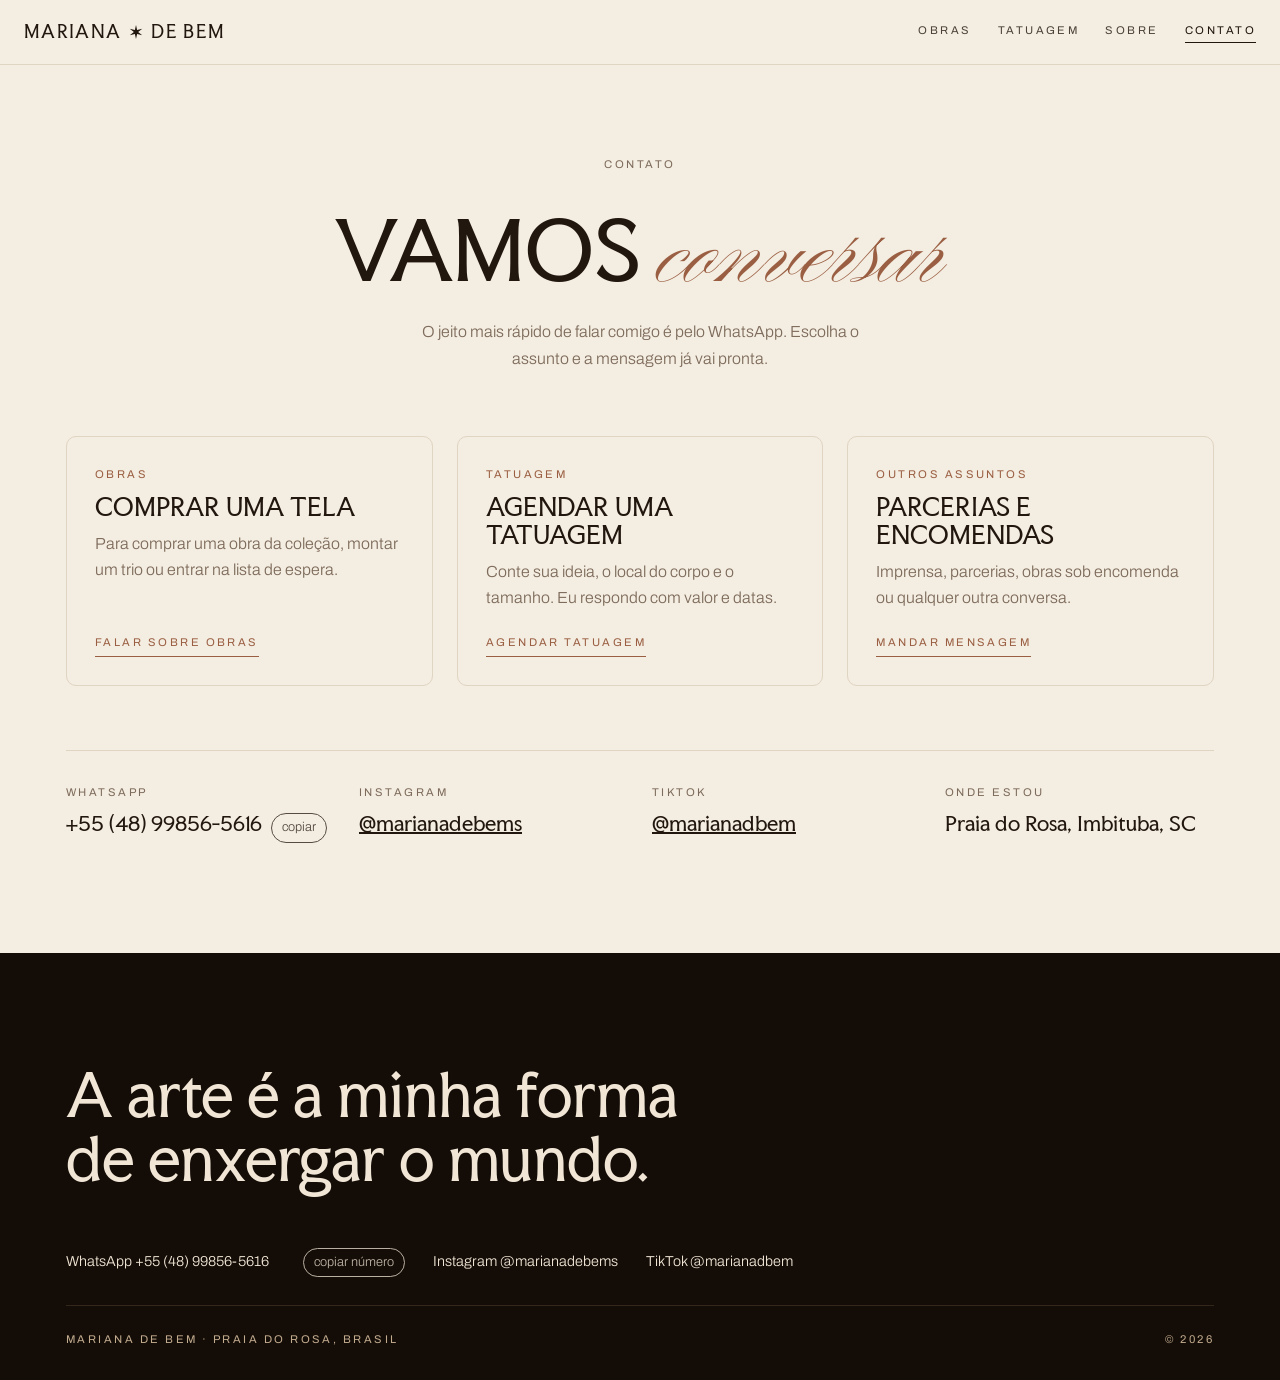
==== contato.html @ dd3c000d "Publica o site de Mariana de Bem Páginas Início, Obras, Tatuagem, Sobre e Contato da coleção La Vie " ====
<!doctype html>
<html lang="pt-BR">
<head>
<meta charset="utf-8">
<meta name="viewport" content="width=device-width, initial-scale=1, viewport-fit=cover">
<title>Contato · Mariana de Bem</title>
<meta name="description" content="Fale com Mariana de Bem pelo WhatsApp ou Instagram.">
<link rel="preconnect" href="https://fonts.googleapis.com">
<link rel="preconnect" href="https://fonts.gstatic.com" crossorigin>
<link rel="stylesheet" href="https://fonts.googleapis.com/css2?family=Faculty+Glyphic&family=Ballet:opsz@16..72&family=Archivo:wght@300;400;500&display=swap">
<link rel="stylesheet" href="estilo.css">
</head>
<body>

<header class="topo solido" id="topo">
  <div class="wrap">
    <a class="marca" href="index.html">Mariana <svg viewBox="0 0 20 20" aria-hidden="true"><path fill="currentColor" d="M10 0l1.6 7.2L19 5.5l-6 4.5 6 4.5-7.4-1.7L10 20l-1.6-7.2L1 14.5 7 10 1 5.5l7.4 1.7z"/></svg> de Bem</a>
    <nav class="menu caps" aria-label="Páginas">
      <a href="obras.html">Obras</a>
      <a href="tatuagem.html">Tatuagem</a>
      <a href="sobre.html">Sobre</a>
      <a href="contato.html" aria-current="page">Contato</a>
    </nav>
  </div>
</header>

<main>
  <section class="cab-pagina">
    <div class="wrap">
      <span class="caps">Contato</span>
      <h1>Vamos <span class="script">conversar</span></h1>
      <p>O jeito mais rápido de falar comigo é pelo WhatsApp. Escolha o assunto e a mensagem já vai pronta.</p>
    </div>
  </section>

  <section class="contato">
    <div class="wrap">
      <div class="canais">
        <div class="canal">
          <span class="caps">Obras</span>
          <h2>Comprar uma tela</h2>
          <p>Para comprar uma obra da coleção, montar um trio ou entrar na lista de espera.</p>
          <a class="link caps" data-whats="obra" href="#">Falar sobre obras</a>
        </div>
        <div class="canal">
          <span class="caps">Tatuagem</span>
          <h2>Agendar uma tatuagem</h2>
          <p>Conte sua ideia, o local do corpo e o tamanho. Eu respondo com valor e datas.</p>
          <a class="link caps" data-whats="tatuagem" href="#">Agendar tatuagem</a>
        </div>
        <div class="canal">
          <span class="caps">Outros assuntos</span>
          <h2>Parcerias e encomendas</h2>
          <p>Imprensa, parcerias, obras sob encomenda ou qualquer outra conversa.</p>
          <a class="link caps" data-whats="outro" href="#">Mandar mensagem</a>
        </div>
      </div>

      <div class="dados">
        <div>
          <span class="caps">WhatsApp</span>
          <span class="valor" data-numero></span>
          <button class="copiar" data-copiar type="button">copiar</button>
        </div>
        <div>
          <span class="caps">Instagram</span>
          <a class="valor" href="https://www.instagram.com/marianadebems/" target="_blank" rel="noopener">@marianadebems</a>
        </div>
        <div>
          <span class="caps">TikTok</span>
          <a class="valor" href="https://www.tiktok.com/@marianadbem" target="_blank" rel="noopener">@marianadbem</a>
        </div>
        <div>
          <span class="caps">Onde estou</span>
          <span class="valor">Praia do Rosa, Imbituba, SC</span>
        </div>
      </div>
    </div>
  </section>
</main>

<footer>
  <div class="wrap">
    <p class="frase">A arte é a minha forma de enxergar o mundo.</p>
    <div class="links">
      <a data-whats="ola" href="#">WhatsApp <span data-numero></span></a>
      <button class="copiar" data-copiar type="button">copiar número</button>
      <a href="https://www.instagram.com/marianadebems/" target="_blank" rel="noopener">Instagram @marianadebems</a>
      <a href="https://www.tiktok.com/@marianadbem" target="_blank" rel="noopener">TikTok @marianadbem</a>
    </div>
    <div class="base caps"><span>Mariana de Bem · Praia do Rosa, Brasil</span><span>© 2026</span></div>
  </div>
</footer>

<script src="comum.js"></script>
</body>
</html>
---- estilo.css ----
/* Mariana de Bem — estilos comuns a todas as páginas.
   Layout: editorial de artista. Abertura em foto cheia com letreiro caligráfico, seções creme,
   "sobre" e rodapé em marrom escuro. Caligrafia: Ballet (Google Fonts, licença OFL, uso comercial liberado). */
:root {
  --creme: #f4ede1;      /* fundo das seções claras */
  --tinta: #22170f;      /* texto sobre o creme */
  --nevoa: #7d6b5b;      /* texto secundário */
  --argila: #9a5f43;     /* acento terroso */
  --mar: #3f6f6c;        /* "disponível" */
  --linha: #e0d4c2;
  --cartao: #ebe2d3;
  --escuro: #140d07;     /* seções escuras */
  --escuro-texto: #f1e6d6;
  --escuro-nevoa: #c2ab8f;
  --escuro-linha: #33261b;
  --display: "Faculty Glyphic", "Georgia", serif;
  --script: "Ballet", "Snell Roundhand", cursive;
  --texto: "Archivo", "Helvetica Neue", Arial, sans-serif;
}
@media (prefers-color-scheme: dark) {
  :root:not([data-theme="light"]) {
    --creme: #1b130c; --tinta: #f1e6d6; --nevoa: #b9a48c; --argila: #d49a78; --mar: #7fb3ae;
    --linha: #34271c; --cartao: #261b12; --escuro: #0d0804; --escuro-linha: #2a1f15; color-scheme: dark;
  }
}
:root[data-theme="dark"] {
  --creme: #1b130c; --tinta: #f1e6d6; --nevoa: #b9a48c; --argila: #d49a78; --mar: #7fb3ae;
  --linha: #34271c; --cartao: #261b12; --escuro: #0d0804; --escuro-linha: #2a1f15; color-scheme: dark;
}
* { box-sizing: border-box; }
html { scroll-behavior: smooth; }
body { margin: 0; background: var(--creme); color: var(--tinta); font-family: var(--texto); font-weight: 300; font-size: 16px; line-height: 1.65; }
img { max-width: 100%; }
.wrap { max-width: 1180px; margin: 0 auto; padding-left: max(16px, env(safe-area-inset-left, 0px)); padding-right: max(16px, env(safe-area-inset-right, 0px)); }
a { color: inherit; }
:focus-visible { outline: 2px solid var(--argila); outline-offset: 3px; }
.caps { font-family: var(--texto); font-weight: 400; font-size: .7rem; letter-spacing: .22em; text-transform: uppercase; }
.script { font-family: var(--script); font-style: normal; text-transform: none; letter-spacing: 0; }

/* topo fixo */
header.topo { position: fixed; inset: 0 0 auto 0; z-index: 10; color: #f6ecdf; padding-top: env(safe-area-inset-top, 0px); transition: background .35s, color .35s, box-shadow .35s; }
header.topo.solido { background: color-mix(in srgb, var(--creme) 94%, transparent); color: var(--tinta); backdrop-filter: blur(8px); box-shadow: 0 1px 0 var(--linha); }
header.topo .wrap { display: flex; align-items: center; justify-content: space-between; gap: 8px 16px; flex-wrap: wrap; min-height: 64px; padding-block: 12px; max-width: none; padding-left: max(24px, env(safe-area-inset-left, 0px)); padding-right: max(24px, env(safe-area-inset-right, 0px)); }
.marca { display: inline-flex; align-items: center; gap: 8px; font-family: var(--display); font-size: 1.05rem; letter-spacing: .08em; text-transform: uppercase; text-decoration: none; white-space: nowrap; }
.marca svg { width: 14px; height: 14px; }
nav.menu { display: flex; gap: 26px; flex-wrap: wrap; }
nav.menu a { text-decoration: none; opacity: .8; padding-bottom: 3px; border-bottom: 1px solid transparent; }
nav.menu a:hover { opacity: 1; }
nav.menu a[aria-current="page"] { opacity: 1; border-bottom-color: currentColor; }

/* abertura (página inicial) */
.abertura { position: relative; height: 100svh; min-height: 560px; overflow: hidden; background: #1c140d; color: #f6ecdf; }
.abertura img { position: absolute; inset: 0; width: 100%; height: 100%; object-fit: cover; object-position: 50% 30%; }
.abertura::after { content: ""; position: absolute; inset: 0; background: linear-gradient(180deg, rgba(20,13,7,.45) 0%, rgba(20,13,7,0) 22%, rgba(20,13,7,0) 45%, rgba(20,13,7,.78) 100%); }
/* Letreiro em escala de cartaz: ocupa ~90% da largura da tela (limitado pela altura no computador). */
.letreiro { position: absolute; z-index: 1; left: 0; right: 0; bottom: 7vh; margin: 0; font-weight: 400; text-align: center; padding: 0 8px; white-space: nowrap; }
.letreiro .linha1 { display: block; font-family: var(--script); font-size: min(27vw, 30vh); line-height: .9; transform: translateX(-17%); }
.letreiro .linha2 { display: block; font-family: var(--script); font-size: min(35vw, 41vh); line-height: .85; margin-top: -.14em; transform: translateX(1%); }
.letreiro .en { display: inline-block; font-family: var(--display); font-size: .2em; letter-spacing: .16em; text-transform: uppercase; vertical-align: .5em; margin-right: .3em; }
.abertura .rodape { position: absolute; z-index: 1; left: max(24px, env(safe-area-inset-left, 0px)); right: max(24px, env(safe-area-inset-right, 0px)); bottom: 22px; display: flex; justify-content: space-between; gap: 16px; opacity: .85; }

/* cabeçalho das páginas internas */
.cab-pagina { padding: calc(150px + env(safe-area-inset-top, 0px)) 0 64px; text-align: center; }
.cab-pagina .caps { color: var(--nevoa); }
.cab-pagina h1 { font-family: var(--display); font-weight: 400; font-size: clamp(2.6rem, 7vw, 5rem); text-transform: uppercase; line-height: 1; margin: 34px 0 22px; }
.cab-pagina h1 .script { color: var(--argila); font-size: 1.6em; line-height: .6; }
.cab-pagina p { max-width: 52ch; margin: 0 auto; color: var(--nevoa); }

/* manifesto */
.manifesto { text-align: center; padding: 120px 0 96px; }
.icones { display: flex; justify-content: center; gap: 30px; margin-bottom: 44px; color: var(--tinta); }
.icones svg { width: 60px; height: 60px; }
.manifesto h2 { font-family: var(--display); font-weight: 400; font-size: clamp(2rem, 4.6vw, 3.4rem); line-height: 1.12; max-width: 17ch; margin: 0 auto 26px; text-wrap: balance; }
.manifesto p { max-width: 46ch; margin: 0 auto; color: var(--nevoa); font-size: .95rem; }

/* caminhos */
.caminhos { padding: 24px 0 110px; }
.caminhos .grid { display: grid; grid-template-columns: repeat(3, minmax(0, 1fr)); gap: 40px; text-align: center; }
.caminho svg { width: 84px; height: 84px; color: var(--tinta); margin-bottom: 18px; }
.caminho h3 { font-family: var(--display); font-weight: 400; font-size: 1.45rem; text-transform: uppercase; letter-spacing: .01em; margin: 0 0 6px; }
.caminho p { margin: 0 0 22px; color: var(--nevoa); font-size: .9rem; }
.link { display: inline-block; text-decoration: none; padding-bottom: 4px; border-bottom: 1px solid currentColor; }
.link:hover { color: var(--argila); }
.botao-cheio { display: inline-block; text-decoration: none; background: var(--tinta); color: var(--creme); padding: 15px 26px; border-radius: 999px; transition: background .2s; }
.botao-cheio:hover { background: var(--argila); }

/* coleção */
.colecao { padding: 0 0 110px; }
.abas { display: flex; justify-content: center; gap: 8px; flex-wrap: wrap; margin-bottom: 28px; }
.abas[hidden] { display: none; }
.aba { font: inherit; border: 1px solid var(--linha); background: transparent; color: var(--tinta); padding: 9px 16px; border-radius: 999px; cursor: pointer; }
.aba[aria-selected="true"] { background: var(--tinta); color: var(--creme); border-color: var(--tinta); }
.ficha { display: grid; grid-template-columns: 1fr auto; gap: 18px 40px; align-items: end; padding: 22px 0; margin-bottom: 26px; border-top: 1px solid var(--linha); border-bottom: 1px solid var(--linha); }
.ficha h3 { font-family: var(--display); font-weight: 400; font-size: 1.5rem; margin: 0 0 4px; }
.ficha p { margin: 0; color: var(--nevoa); max-width: 58ch; }
.ficha .preco { text-align: right; color: var(--nevoa); }
.ficha .preco b { display: block; font-family: var(--display); font-weight: 400; font-size: 2rem; color: var(--tinta); line-height: 1.1; }
.contagem { display: flex; gap: 22px; flex-wrap: wrap; align-items: center; margin-bottom: 26px; color: var(--nevoa); font-variant-numeric: tabular-nums; }
.contagem b { color: var(--tinta); font-weight: 500; }
.contagem label { display: inline-flex; gap: 8px; align-items: center; cursor: pointer; margin-left: auto; }
.grade { display: grid; grid-template-columns: repeat(auto-fill, minmax(200px, 1fr)); gap: 40px 24px; }
.obra { display: flex; flex-direction: column; gap: 8px; min-width: 0; }
.tela { aspect-ratio: 1; max-width: 100%; position: relative; overflow: hidden; border-radius: 8px; background: var(--cartao); }
.tela img { width: 100%; height: 100%; object-fit: cover; display: block; }
.tela .pintura { position: absolute; inset: 0; }
.obra.embreve .tela .pintura { filter: saturate(.3); opacity: .5; }
.obra .rotulo { display: flex; justify-content: space-between; gap: 8px; color: var(--nevoa); margin-top: 6px; }
.obra h4 { font-family: var(--display); font-weight: 400; font-size: 1.05rem; text-transform: uppercase; line-height: 1.2; margin: 0; overflow-wrap: anywhere; }
.selo.disponivel { color: var(--mar); }
.selo.reservada { color: var(--argila); }
.obra .acao { margin-top: 4px; }
.obra .sem-acao { color: var(--nevoa); }
.vazio-filtro { color: var(--nevoa); text-align: center; grid-column: 1 / -1; padding: 24px 0; }

/* blocos de duas colunas (comprar, tatuagem) */
.duas { display: grid; grid-template-columns: .85fr 1.15fr; gap: 64px; align-items: start; }
.titulo-sec { font-family: var(--display); font-weight: 400; font-size: clamp(2.2rem, 5vw, 3.4rem); text-transform: uppercase; line-height: 1; margin: 0; }
.titulo-sec .script { display: block; font-size: 1.35em; line-height: 1.1; color: var(--argila); }

/* como comprar */
.comprar { padding: 110px 0; border-top: 1px solid var(--linha); }
ol.passos { list-style: none; margin: 0; padding: 0; counter-reset: p; }
ol.passos li { display: grid; grid-template-columns: 52px 1fr; gap: 12px; padding: 20px 0; border-top: 1px solid var(--linha); counter-increment: p; }
ol.passos li:last-child { border-bottom: 1px solid var(--linha); }
ol.passos li::before { content: "0" counter(p); font-family: var(--display); font-size: 1.3rem; color: var(--argila); line-height: 1.3; }
ol.passos span { color: var(--nevoa); }
ol.passos b { font-weight: 500; display: block; color: var(--tinta); }
.nota { margin-top: 26px; color: var(--nevoa); }

/* tatuagem */
.tatuagem { padding: 0 0 110px; }
.tatuagem .duas { align-items: center; }
.tatuagem figure, .sobre figure { margin: 0; }
.tatuagem figure img { width: 100%; aspect-ratio: 3 / 4; object-fit: cover; object-position: 50% 30%; border-radius: 10px; display: block; }
.tatuagem p { color: var(--nevoa); max-width: 54ch; margin: 0 0 22px; }
ol.pedido { list-style: none; margin: 0 0 30px; padding: 0; border-top: 1px solid var(--linha); }
ol.pedido li { padding: 12px 0; border-bottom: 1px solid var(--linha); color: var(--nevoa); }
ol.pedido b { display: inline-block; min-width: 9.5em; font-weight: 500; color: var(--tinta); }
.tatuagem .nota { margin-top: 18px; font-size: .9rem; }
.etapas { padding: 96px 0 110px; border-top: 1px solid var(--linha); }
.etapas .grid { display: grid; grid-template-columns: repeat(4, minmax(0, 1fr)); gap: 32px; margin-top: 44px; }
.etapa { border-top: 1px solid var(--tinta); padding-top: 18px; }
.etapa .caps { color: var(--argila); }
.etapa h3 { font-family: var(--display); font-weight: 400; font-size: 1.3rem; text-transform: uppercase; margin: 10px 0 6px; }
.etapa p { margin: 0; color: var(--nevoa); font-size: .92rem; }

/* sobre (escuro) */
.sobre { background: var(--escuro); color: var(--escuro-texto); padding: calc(110px + env(safe-area-inset-top, 0px)) 0 110px; }
.sobre .barra { display: flex; justify-content: space-between; color: var(--escuro-nevoa); padding-bottom: 56px; }
.sobre .duas { gap: 64px; }
.sobre figure img { width: 100%; aspect-ratio: 3 / 4; object-fit: cover; border-radius: 10px; display: block; }
.sobre figcaption { color: var(--escuro-nevoa); margin-top: 14px; }
.sobre h1 { font-family: var(--display); font-weight: 400; font-size: clamp(2.4rem, 6vw, 4.2rem); text-transform: uppercase; line-height: 1; margin: 0 0 30px; }
.sobre h1 .script { color: var(--escuro-nevoa); font-size: 1.5em; line-height: .6; }
.sobre .destaque { font-family: var(--display); font-size: clamp(1.45rem, 2.6vw, 2rem); line-height: 1.3; margin: 0 0 30px; text-wrap: pretty; }
.sobre .corpo p { color: var(--escuro-nevoa); max-width: 56ch; margin: 0 0 18px; }
.sobre .assinatura { font-family: var(--script); font-size: 2.2rem; color: var(--escuro-texto); margin-top: 18px; }
.numeros { display: grid; grid-template-columns: repeat(3, minmax(0, 1fr)); gap: 24px; padding: 72px 0 0; margin-top: 72px; border-top: 1px solid var(--escuro-linha); }
.numeros b { display: block; font-family: var(--display); font-weight: 400; font-size: clamp(2rem, 4vw, 3rem); color: var(--escuro-texto); line-height: 1.1; }
.numeros span { color: var(--escuro-nevoa); }

/* contato */
.contato { padding: 0 0 110px; }
.canais { display: grid; grid-template-columns: repeat(3, minmax(0, 1fr)); gap: 24px; }
.canal { display: flex; flex-direction: column; gap: 10px; padding: 28px; border: 1px solid var(--linha); border-radius: 10px; min-width: 0; }
.canal .caps { color: var(--argila); }
.canal h2 { font-family: var(--display); font-weight: 400; font-size: 1.5rem; text-transform: uppercase; line-height: 1.15; margin: 0; }
.canal p { margin: 0 0 12px; color: var(--nevoa); flex: 1; }
.canal .link { align-self: flex-start; }
.dados { display: grid; grid-template-columns: repeat(4, minmax(0, 1fr)); gap: 24px; margin-top: 64px; padding-top: 32px; border-top: 1px solid var(--linha); }
.dados div { min-width: 0; }
.dados .caps { display: block; color: var(--nevoa); margin-bottom: 6px; }
.dados .valor { font-family: var(--display); font-size: 1.25rem; overflow-wrap: anywhere; }
.copiar { font: inherit; font-size: .8rem; background: none; border: 1px solid currentColor; color: inherit; opacity: .75; padding: 3px 10px; border-radius: 999px; cursor: pointer; margin-left: 6px; }

/* rodapé (escuro) */
footer { background: var(--escuro); color: var(--escuro-texto); padding: 110px 0 calc(32px + env(safe-area-inset-bottom, 0px)); }
footer .frase { font-family: var(--display); font-size: clamp(1.9rem, 4.6vw, 3.6rem); line-height: 1.12; margin: 0 0 56px; max-width: 20ch; text-wrap: balance; }
footer .frase .script { color: var(--escuro-nevoa); }
footer .links { display: flex; gap: 28px; flex-wrap: wrap; align-items: center; padding-bottom: 28px; border-bottom: 1px solid var(--escuro-linha); font-size: .9rem; }
footer .links a { text-decoration: none; }
footer .links a:hover { color: var(--escuro-nevoa); }
footer .base { display: flex; justify-content: space-between; gap: 16px; flex-wrap: wrap; color: var(--escuro-nevoa); padding-top: 24px; }

@media (max-width: 760px) {
  header.topo .wrap { padding-left: max(16px, env(safe-area-inset-left, 0px)); padding-right: max(16px, env(safe-area-inset-right, 0px)); }
  nav.menu { gap: 16px; width: 100%; }
  .abertura .rodape .rolar { display: none; }
  .letreiro { bottom: 9vh; }
  .manifesto { padding: 88px 0 64px; }
  .caminhos .grid { grid-template-columns: 1fr; gap: 52px; }
  .cab-pagina { padding-top: calc(140px + env(safe-area-inset-top, 0px)); }
  .ficha { grid-template-columns: 1fr; }
  .ficha .preco { text-align: left; }
  .grade { grid-template-columns: repeat(2, minmax(0, 1fr)); gap: 30px 14px; }
  .contagem label { margin-left: 0; }
  .duas { grid-template-columns: 1fr; gap: 40px; }
  ol.pedido b { display: block; min-width: 0; }
  .etapas .grid, .canais, .dados, .numeros { grid-template-columns: 1fr; }
  .sobre .barra { padding-bottom: 36px; }
}
@media (min-width: 761px) and (max-width: 980px) {
  .etapas .grid, .dados { grid-template-columns: repeat(2, minmax(0, 1fr)); }
}
@media (prefers-reduced-motion: reduce) { html { scroll-behavior: auto; } * { transition: none !important; } }
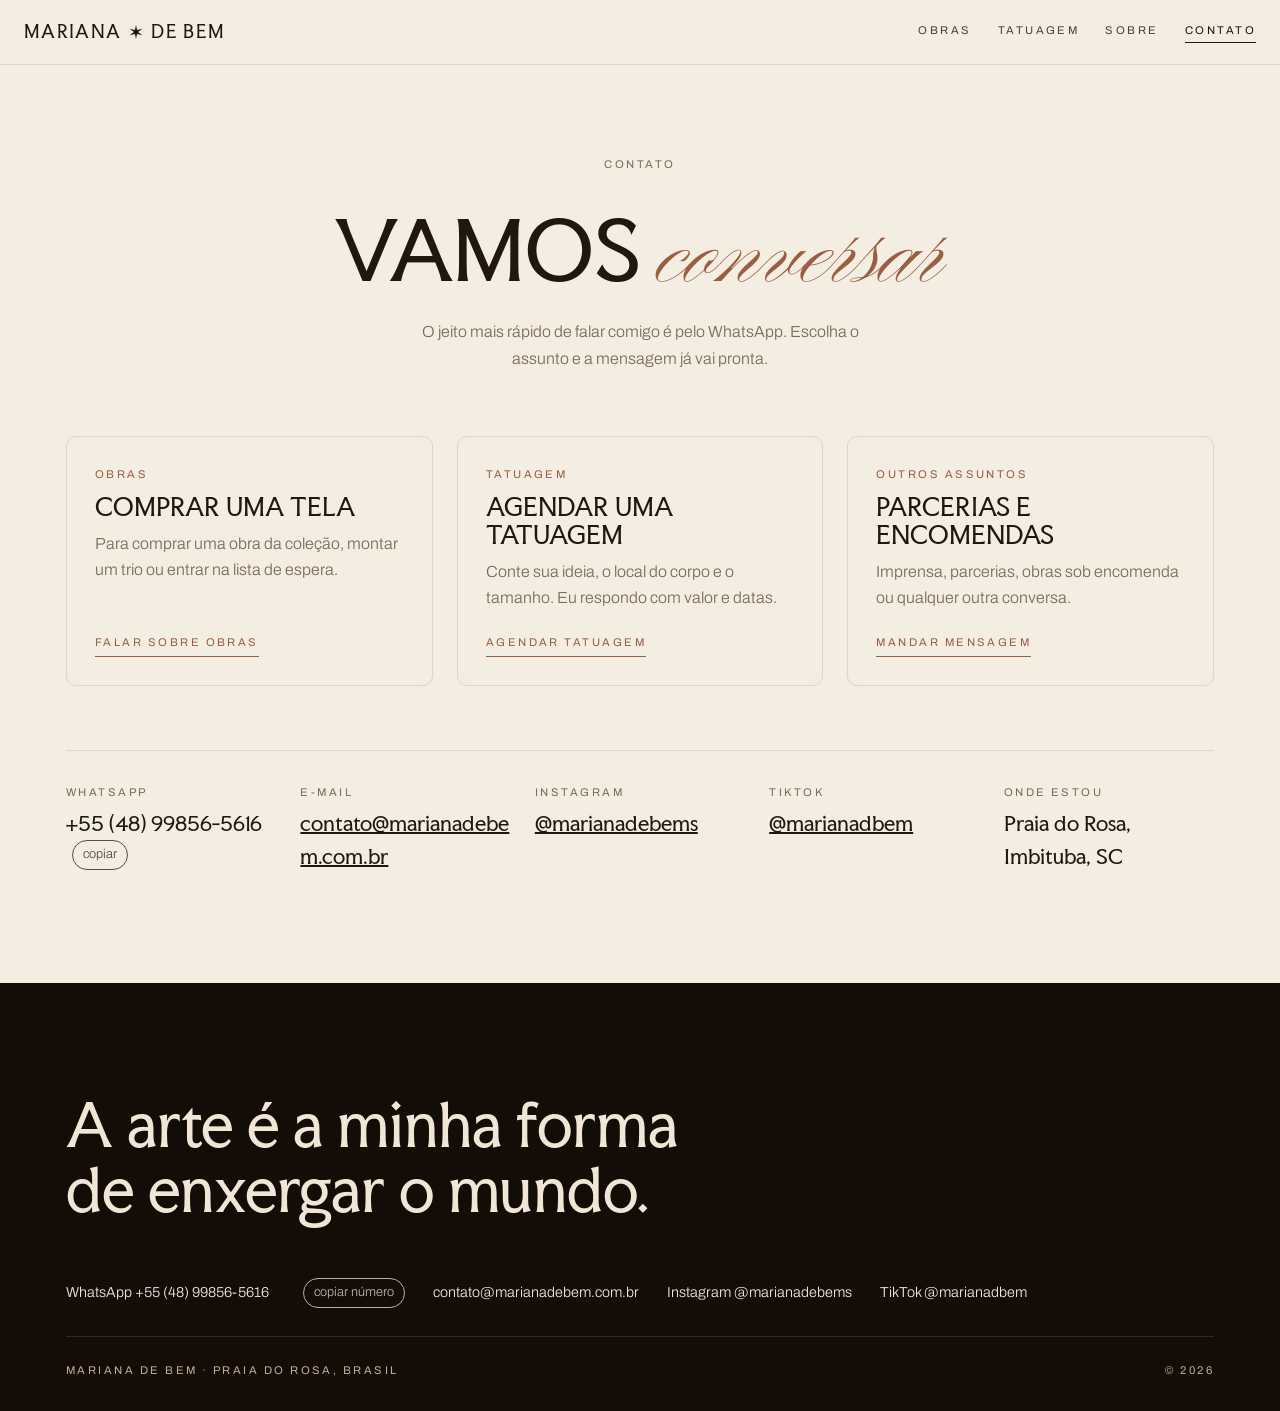
==== commit 972f5abb: "Adiciona o e-mail contato@marianadebem.com.br Co-Authored-By: Claude Opus 5.5 <noreply@anthropic.com" ====
--- a/contato.html
+++ b/contato.html
@@ -63,6 +63,10 @@
           <button class="copiar" data-copiar type="button">copiar</button>
         </div>
         <div>
+          <span class="caps">E-mail</span>
+          <a class="valor" href="mailto:contato@marianadebem.com.br">contato@marianadebem.com.br</a>
+        </div>
+        <div>
           <span class="caps">Instagram</span>
           <a class="valor" href="https://www.instagram.com/marianadebems/" target="_blank" rel="noopener">@marianadebems</a>
         </div>
@@ -85,6 +89,7 @@
     <div class="links">
       <a data-whats="ola" href="#">WhatsApp <span data-numero></span></a>
       <button class="copiar" data-copiar type="button">copiar número</button>
+      <a href="mailto:contato@marianadebem.com.br">contato@marianadebem.com.br</a>
       <a href="https://www.instagram.com/marianadebems/" target="_blank" rel="noopener">Instagram @marianadebems</a>
       <a href="https://www.tiktok.com/@marianadbem" target="_blank" rel="noopener">TikTok @marianadbem</a>
     </div>
--- a/estilo.css
+++ b/estilo.css
@@ -167,7 +167,7 @@
 .canal h2 { font-family: var(--display); font-weight: 400; font-size: 1.5rem; text-transform: uppercase; line-height: 1.15; margin: 0; }
 .canal p { margin: 0 0 12px; color: var(--nevoa); flex: 1; }
 .canal .link { align-self: flex-start; }
-.dados { display: grid; grid-template-columns: repeat(4, minmax(0, 1fr)); gap: 24px; margin-top: 64px; padding-top: 32px; border-top: 1px solid var(--linha); }
+.dados { display: grid; grid-template-columns: repeat(auto-fit, minmax(190px, 1fr)); gap: 24px; margin-top: 64px; padding-top: 32px; border-top: 1px solid var(--linha); }
 .dados div { min-width: 0; }
 .dados .caps { display: block; color: var(--nevoa); margin-bottom: 6px; }
 .dados .valor { font-family: var(--display); font-size: 1.25rem; overflow-wrap: anywhere; }
@@ -200,6 +200,6 @@
   .sobre .barra { padding-bottom: 36px; }
 }
 @media (min-width: 761px) and (max-width: 980px) {
-  .etapas .grid, .dados { grid-template-columns: repeat(2, minmax(0, 1fr)); }
+  .etapas .grid { grid-template-columns: repeat(2, minmax(0, 1fr)); }
 }
 @media (prefers-reduced-motion: reduce) { html { scroll-behavior: auto; } * { transition: none !important; } }
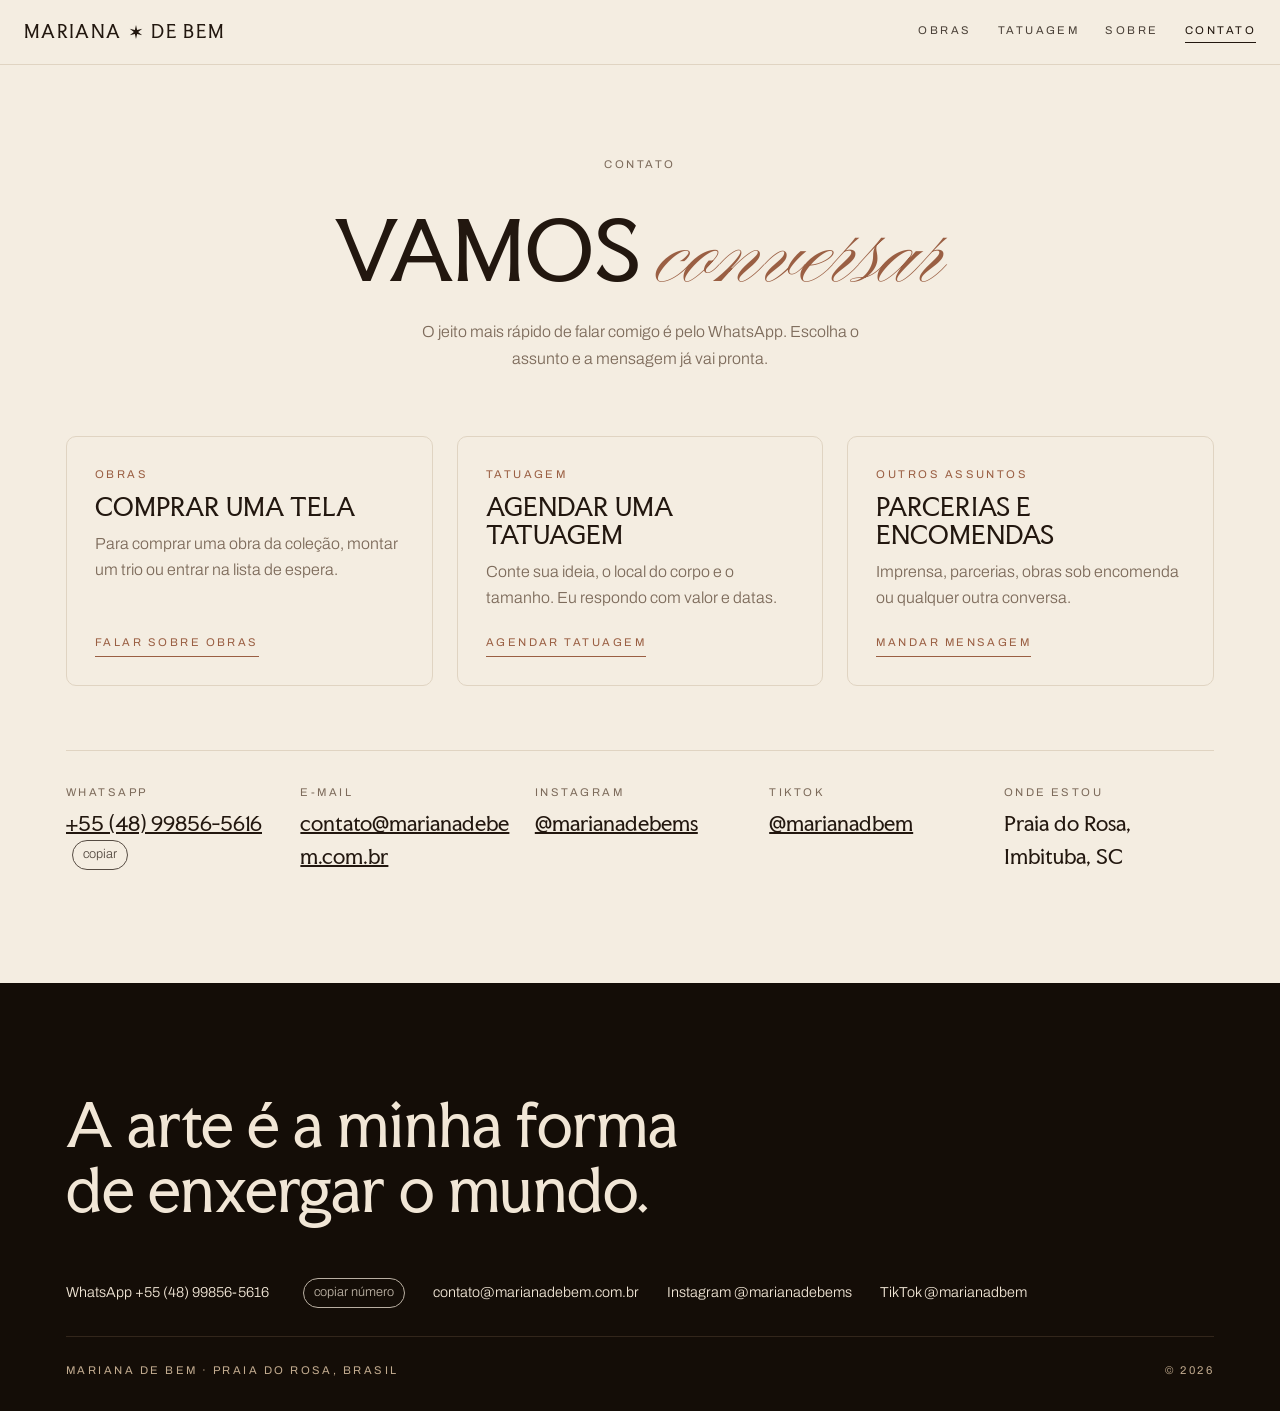
==== commit f143cae9: "Deixa os links do WhatsApp abrindo o aplicativo direto Co-Authored-By: Claude Opus 5.5 <noreply@anth" ====
--- a/contato.html
+++ b/contato.html
@@ -40,26 +40,26 @@
           <span class="caps">Obras</span>
           <h2>Comprar uma tela</h2>
           <p>Para comprar uma obra da coleção, montar um trio ou entrar na lista de espera.</p>
-          <a class="link caps" data-whats="obra" href="#">Falar sobre obras</a>
+          <a class="link caps" data-whats="obra" href="https://wa.me/5548998565616" target="_blank" rel="noopener">Falar sobre obras</a>
         </div>
         <div class="canal">
           <span class="caps">Tatuagem</span>
           <h2>Agendar uma tatuagem</h2>
           <p>Conte sua ideia, o local do corpo e o tamanho. Eu respondo com valor e datas.</p>
-          <a class="link caps" data-whats="tatuagem" href="#">Agendar tatuagem</a>
+          <a class="link caps" data-whats="tatuagem" href="https://wa.me/5548998565616" target="_blank" rel="noopener">Agendar tatuagem</a>
         </div>
         <div class="canal">
           <span class="caps">Outros assuntos</span>
           <h2>Parcerias e encomendas</h2>
           <p>Imprensa, parcerias, obras sob encomenda ou qualquer outra conversa.</p>
-          <a class="link caps" data-whats="outro" href="#">Mandar mensagem</a>
+          <a class="link caps" data-whats="outro" href="https://wa.me/5548998565616" target="_blank" rel="noopener">Mandar mensagem</a>
         </div>
       </div>
 
       <div class="dados">
         <div>
           <span class="caps">WhatsApp</span>
-          <span class="valor" data-numero></span>
+          <a class="valor" data-whats="ola" href="https://wa.me/5548998565616" target="_blank" rel="noopener"><span data-numero>+55 (48) 99856-5616</span></a>
           <button class="copiar" data-copiar type="button">copiar</button>
         </div>
         <div>
@@ -87,7 +87,7 @@
   <div class="wrap">
     <p class="frase">A arte é a minha forma de enxergar o mundo.</p>
     <div class="links">
-      <a data-whats="ola" href="#">WhatsApp <span data-numero></span></a>
+      <a data-whats="ola" href="https://wa.me/5548998565616" target="_blank" rel="noopener">WhatsApp <span data-numero></span></a>
       <button class="copiar" data-copiar type="button">copiar número</button>
       <a href="mailto:contato@marianadebem.com.br">contato@marianadebem.com.br</a>
       <a href="https://www.instagram.com/marianadebems/" target="_blank" rel="noopener">Instagram @marianadebems</a>
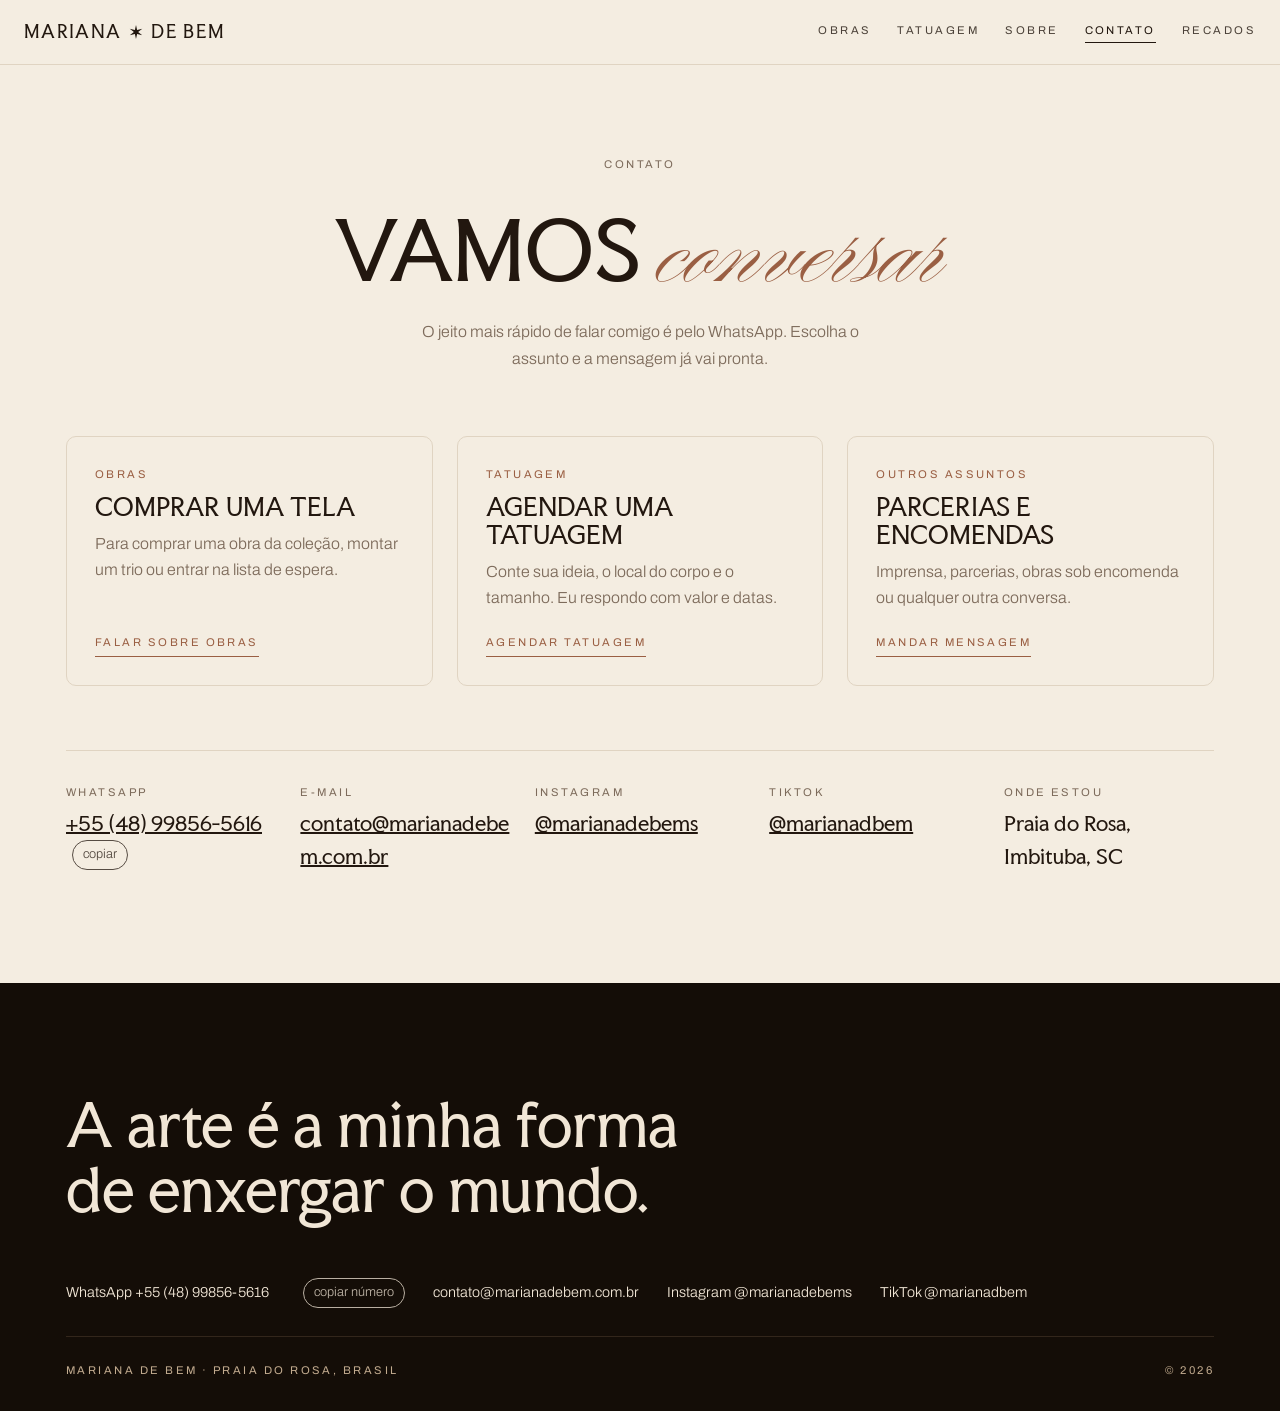
==== commit e340d3ea: "Adiciona o mural de recados Co-Authored-By: Claude Opus 5.5 <noreply@anthropic.com>" ====
--- a/contato.html
+++ b/contato.html
@@ -20,6 +20,7 @@
       <a href="tatuagem.html">Tatuagem</a>
       <a href="sobre.html">Sobre</a>
       <a href="contato.html" aria-current="page">Contato</a>
+      <a href="recados.html">Recados</a>
     </nav>
   </div>
 </header>
--- a/estilo.css
+++ b/estilo.css
@@ -173,6 +173,52 @@
 .dados .valor { font-family: var(--display); font-size: 1.25rem; overflow-wrap: anywhere; }
 .copiar { font: inherit; font-size: .8rem; background: none; border: 1px solid currentColor; color: inherit; opacity: .75; padding: 3px 10px; border-radius: 999px; cursor: pointer; margin-left: 6px; }
 
+/* mural de recados (recados.html)
+   Os bilhetes são papel de verdade: cores fixas, iguais no modo claro e escuro.
+   Os adesivos são sempre pretos, com o miolo vazado em creme. */
+.mural-sec { padding: 0 0 110px; }
+.mural { columns: 4 220px; column-gap: 22px; background: var(--cartao); border-radius: 12px; padding: 34px 26px 14px; }
+.mural-vazio { text-align: center; color: var(--nevoa); margin: 22px 0 0; }
+.bilhete { --creme: #f4ede1; break-inside: avoid; display: inline-block; width: 100%; margin: 0 0 26px; position: relative; padding: 20px 18px 16px; color: #22170f; font-family: var(--display); font-size: 1rem; line-height: 1.4; transform: rotate(var(--r, 0deg)); box-shadow: 0 6px 14px rgba(20,13,7,.14); transition: transform .25s; }
+.bilhete:hover { transform: rotate(0deg) translateY(-2px); }
+.bilhete p { margin: 0; overflow-wrap: anywhere; }
+.bilhete .de { display: block; margin-top: 10px; font-family: var(--script); font-size: 1.25rem; text-align: right; opacity: .8; }
+.bilhete .pino { position: absolute; top: -7px; left: 50%; width: 14px; height: 14px; border-radius: 50%; transform: translateX(-50%); background: #9a5f43; box-shadow: 0 2px 3px rgba(0,0,0,.3), inset -2px -2px 0 rgba(0,0,0,.18); }
+.bilhete .fita { position: absolute; top: -10px; left: 32%; width: 74px; height: 20px; background: rgba(244,237,225,.82); transform: rotate(-4deg); box-shadow: 0 1px 2px rgba(0,0,0,.08); }
+.bilhete .adesivos { position: absolute; right: -12px; bottom: -16px; display: flex; }
+.bilhete .adesivos svg, .adesivos-op svg { color: #141010; }
+.bilhete .adesivos svg { width: 44px; height: 44px; margin-left: -10px; filter: drop-shadow(1px 1px 0 #fff) drop-shadow(-1px -1px 0 #fff) drop-shadow(1px -1px 0 #fff) drop-shadow(-1px 1px 0 #fff) drop-shadow(0 2px 2px rgba(0,0,0,.25)); }
+.bilhete .espera { display: inline-block; margin-top: 8px; font-size: .58rem; opacity: .7; }
+.bilhete.deixar { background: #22170f; color: #f4ede1; border: 0; cursor: pointer; text-align: center; padding: 34px 16px; display: inline-grid; gap: 6px; justify-items: center; font: inherit; }
+.bilhete.deixar .mais { font-family: var(--display); font-size: 2.4rem; line-height: 1; }
+.bilhete.deixar:hover { background: #9a5f43; }
+.bilhete.aviso p { font-family: var(--texto); font-size: .9rem; line-height: 1.55; }
+.p-creme { background: #fbf6ee; } .p-areia { background: #ebe2d3; } .p-rose { background: #ead2c6; } .p-branco { background: #fff; }
+.p-pauta { background: #fff repeating-linear-gradient(transparent 0 23px, rgba(154,95,67,.2) 23px 24px); }
+.p-argila { background: #9a5f43; color: #f4ede1; } .p-escuro { background: #22170f; color: #f4ede1; }
+
+dialog#dialogo { border: 0; padding: 0; background: transparent; width: min(500px, calc(100vw - 32px)); max-height: calc(100vh - 32px); }
+dialog#dialogo::backdrop { background: rgba(20,13,7,.55); }
+.form-recado { background: var(--creme); color: var(--tinta); border-radius: 14px; padding: 30px 28px 24px; display: grid; gap: 18px; max-height: calc(100vh - 32px); overflow-y: auto; }
+.form-recado h2 { font-family: var(--display); font-weight: 400; text-transform: uppercase; font-size: 1.7rem; line-height: 1; margin: 0 0 4px; }
+.form-recado h2 .script { color: var(--argila); font-size: 1.6em; }
+.form-recado .caps { display: block; color: var(--nevoa); margin-bottom: 8px; }
+.form-recado textarea, .form-recado input[type="text"] { width: 100%; font: inherit; font-family: var(--display); font-size: 1rem; color: var(--tinta); background: transparent; border: 1px solid var(--linha); border-radius: 10px; padding: 12px 14px; }
+.form-recado textarea { min-height: 110px; resize: vertical; }
+.form-recado input[type="text"] { margin-top: 10px; }
+.form-recado .conta { display: block; text-align: right; font-size: .75rem; color: var(--nevoa); }
+.escolha { display: flex; gap: 8px; flex-wrap: wrap; }
+.escolha button { font: inherit; font-size: .85rem; cursor: pointer; background: transparent; color: var(--tinta); border: 1px solid var(--tinta); border-radius: 999px; padding: 5px 14px; }
+.escolha button[aria-pressed="true"] { background: var(--tinta); color: var(--creme); }
+.adesivos-op { --creme: #f4ede1; display: grid; grid-template-columns: repeat(5, minmax(0, 1fr)); gap: 6px; background: #fbf6ee; border-radius: 10px; padding: 10px; }
+.adesivos-op button { background: none; border: 2px solid transparent; border-radius: 10px; padding: 6px; aspect-ratio: 1; cursor: pointer; }
+.adesivos-op button[aria-pressed="true"] { border-color: #9a5f43; background: rgba(154,95,67,.1); }
+.adesivos-op svg { width: 100%; height: 100%; }
+.nota-form { font-size: .82rem; color: var(--nevoa); margin: 0; }
+.form-recado .acoes { display: flex; justify-content: space-between; align-items: center; gap: 12px; flex-wrap: wrap; }
+.form-recado .cancelar { font: inherit; background: none; border: 0; color: var(--nevoa); text-decoration: underline; cursor: pointer; }
+.form-recado .botao-cheio { border: 0; cursor: pointer; font-size: .72rem; }
+
 /* rodapé (escuro) */
 footer { background: var(--escuro); color: var(--escuro-texto); padding: 110px 0 calc(32px + env(safe-area-inset-bottom, 0px)); }
 footer .frase { font-family: var(--display); font-size: clamp(1.9rem, 4.6vw, 3.6rem); line-height: 1.12; margin: 0 0 56px; max-width: 20ch; text-wrap: balance; }
@@ -197,6 +243,8 @@
   .duas { grid-template-columns: 1fr; gap: 40px; }
   ol.pedido b { display: block; min-width: 0; }
   .etapas .grid, .canais, .dados, .numeros { grid-template-columns: 1fr; }
+  .mural { columns: 2 150px; column-gap: 14px; padding: 26px 14px 8px; }
+  .bilhete { font-size: .92rem; padding: 18px 14px 14px; }
   .sobre .barra { padding-bottom: 36px; }
 }
 @media (min-width: 761px) and (max-width: 980px) {
